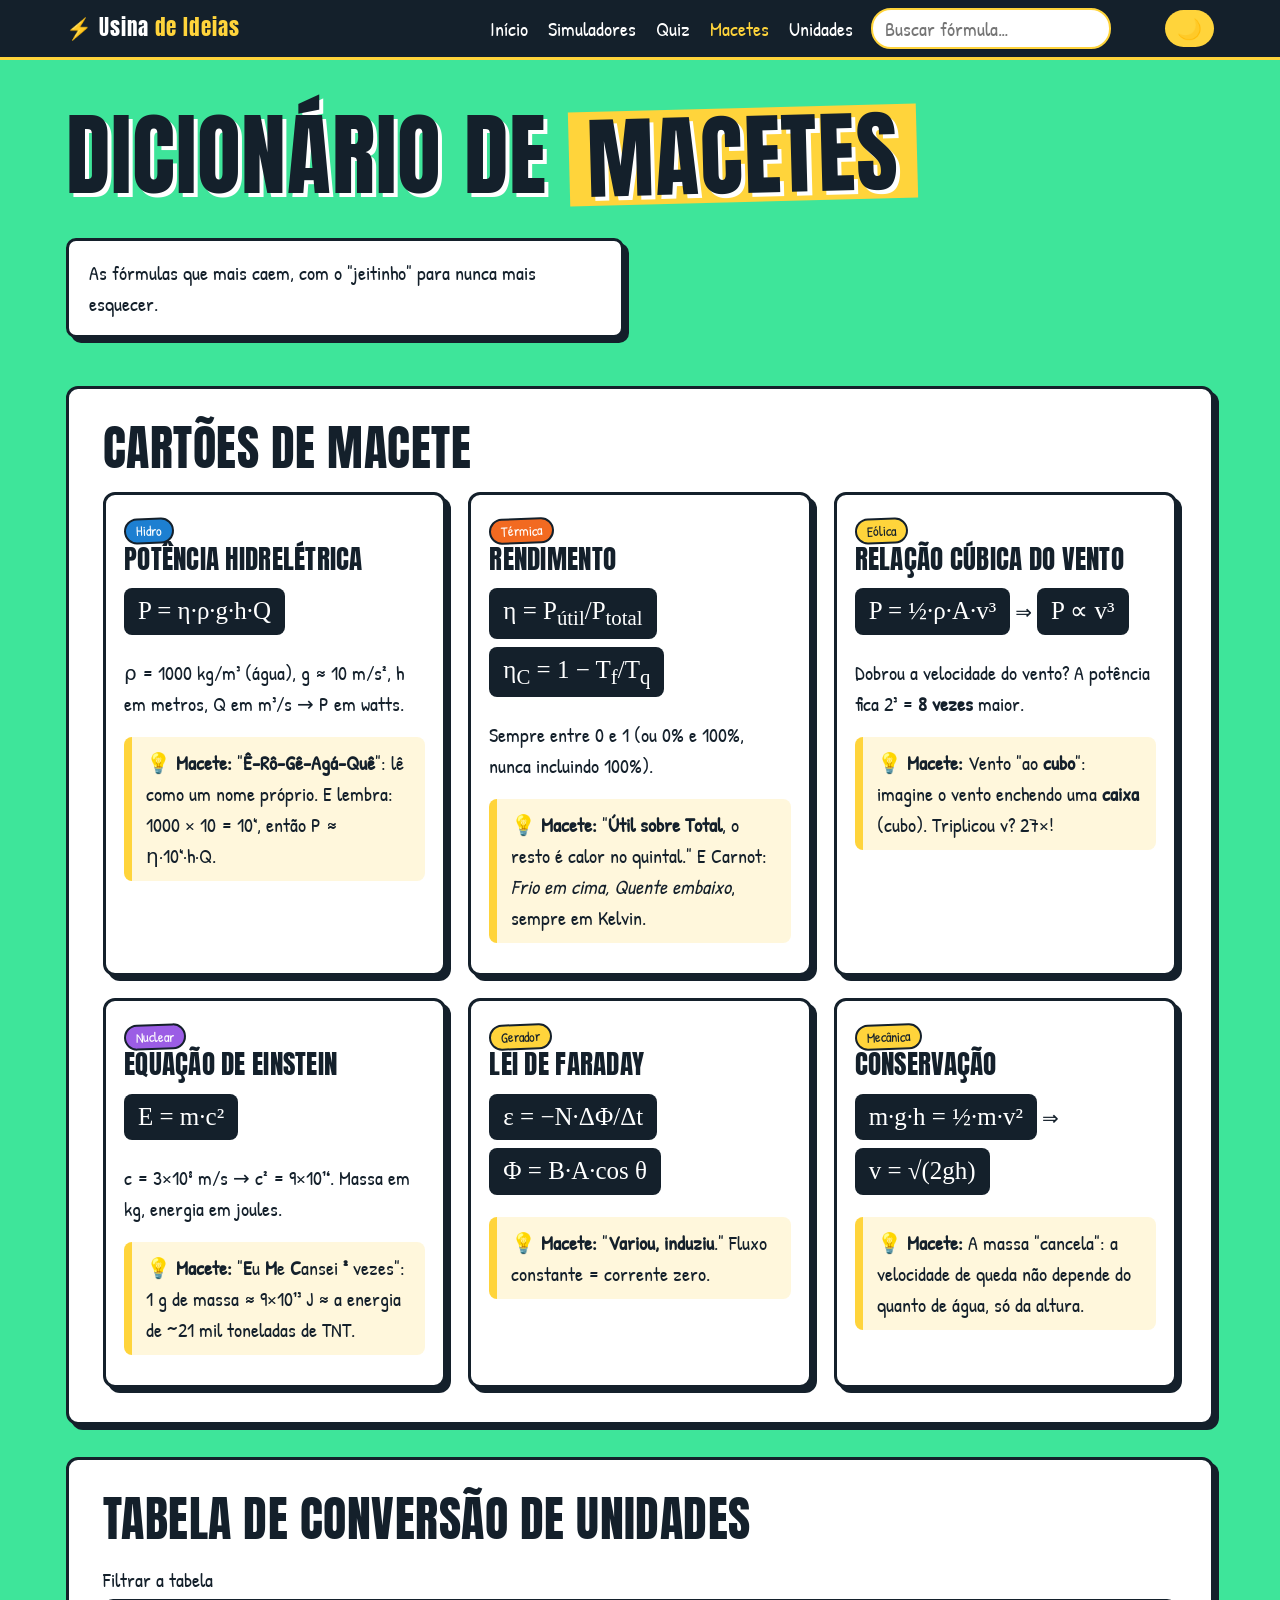
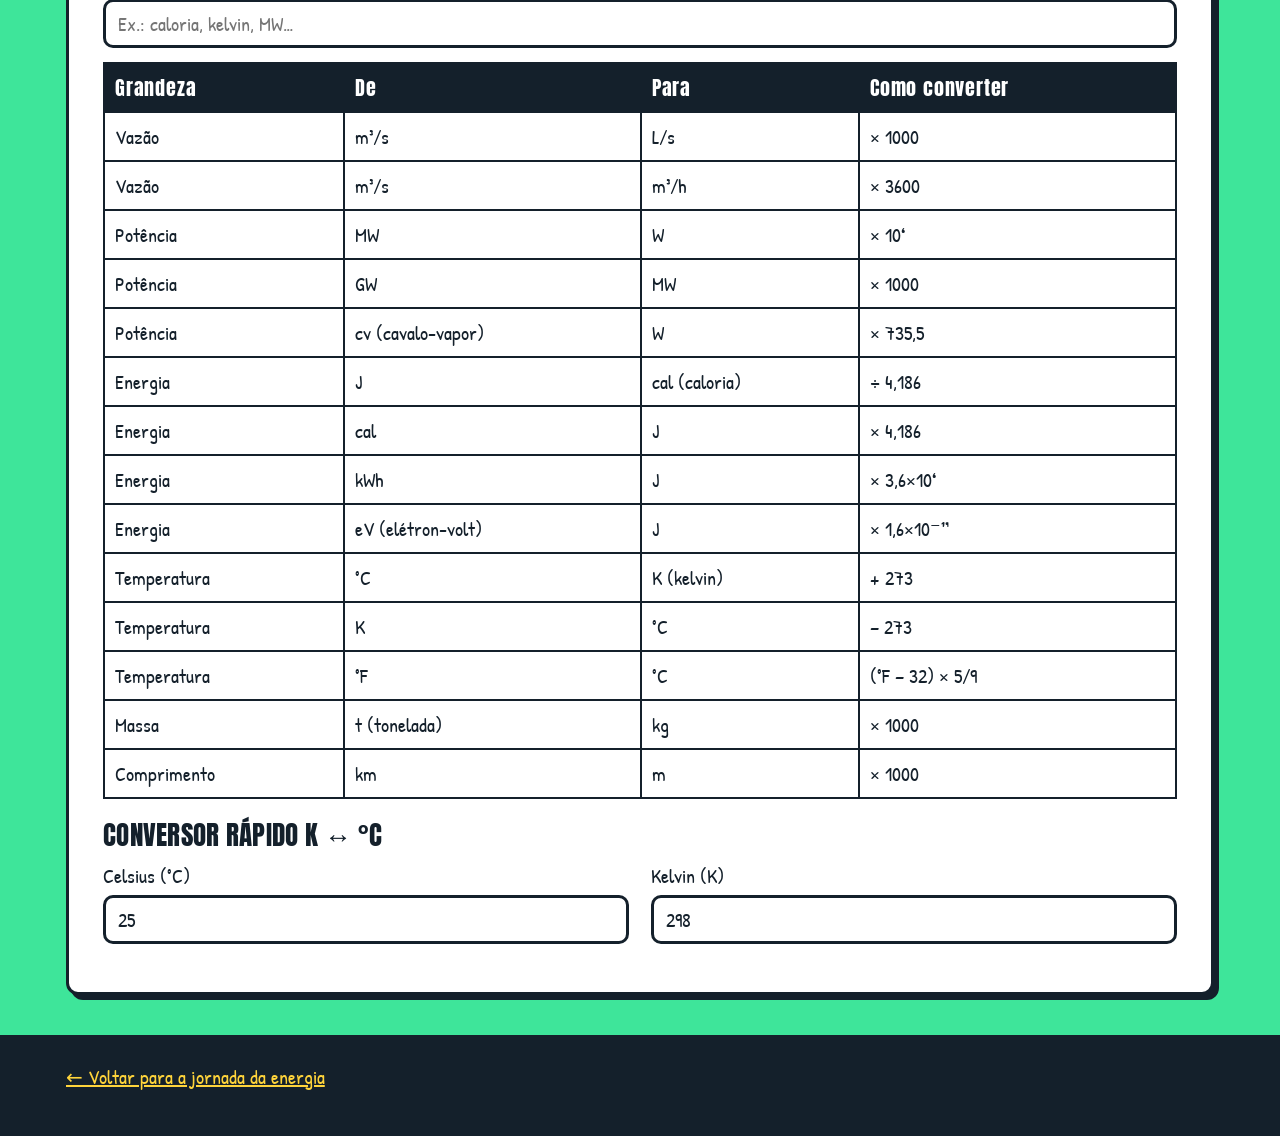
==== paginas/exercicios.html @ dcb0fc41 "Adiciona arquivos completos do site" ====
<!DOCTYPE html>
<html lang="pt-BR">
<head>
<meta charset="UTF-8">
<meta name="viewport" content="width=device-width, initial-scale=1">
<title>Dicionário de Fórmulas e Macetes — Usina de Ideias</title>
<meta name="description" content="Macetes de potência hidrelétrica, rendimento, energia eólica, E=mc² e tabela de conversão de unidades.">
<link rel="icon" href="../assets/favicon.svg" type="image/svg+xml">
<link href="https://fonts.googleapis.com/css2?family=Anton&family=Patrick+Hand&display=swap" rel="stylesheet">
<link rel="stylesheet" href="../css/style.css">
<script>try{const t=localStorage.getItem('theme');if(t)document.documentElement.dataset.theme=t;else if(matchMedia('(prefers-color-scheme: dark)').matches)document.documentElement.dataset.theme='dark'}catch(e){}</script>
</head>
<body>
<a class="skip" href="#conteudo">Pular para o conteúdo</a>
<header class="site-header">
  <div class="wrap">
    <a class="brand" href="../index.html">⚡ Usina <span>de Ideias</span></a>
    <nav class="site-nav" aria-label="Principal">
      <ul>
        <li><a href="../index.html">Início</a></li>
        <li><a href="../index.html#simuladores">Simuladores</a></li>
        <li><a href="../index.html#quiz">Quiz</a></li>
        <li><a href="#macetes" aria-current="page">Macetes</a></li>
        <li><a href="#unidades">Unidades</a></li>
      </ul>
    </nav>
    <form class="search" role="search" onsubmit="return false">
      <label for="busca" class="skip">Buscar</label>
      <input id="busca" type="search" placeholder="Buscar fórmula…" autocomplete="off">
      <output id="busca-res" aria-live="polite"></output>
    </form>
    <button class="btn-theme" id="theme-toggle" type="button" aria-label="Alternar tema">🌙</button>
  </div>
</header>

<main id="conteudo" class="wrap">
  <section class="hero"><h1>Dicionário de <span>macetes</span></h1>
  <p class="lead">As fórmulas que mais caem, com o "jeitinho" para nunca mais esquecer.</p></section>

  <section id="macetes" class="poster" aria-labelledby="h-mac">
    <h2 id="h-mac">Cartões de macete</h2>
    <div class="grid g3">
      <article class="card" data-search="potência hidrelétrica itaipu vazão altura">
        <span class="tag water">Hidro</span><h3>Potência hidrelétrica</h3>
        <p><span class="formula">P = η·ρ·g·h·Q</span></p>
        <p>ρ = 1000 kg/m³ (água), g ≈ 10 m/s², h em metros, Q em m³/s → P em watts.</p>
        <p class="macete">"<strong>Ê-Rô-Gê-Agá-Quê</strong>": lê como um nome próprio. E lembra: 1000 × 10 = 10⁴, então P ≈ η·10⁴·h·Q.</p>
      </article>
      <article class="card" data-search="rendimento eficiência carnot">
        <span class="tag fire">Térmica</span><h3>Rendimento</h3>
        <p><span class="formula">η = P<sub>útil</sub>/P<sub>total</sub></span> <span class="formula">η<sub>C</sub> = 1 − T<sub>f</sub>/T<sub>q</sub></span></p>
        <p>Sempre entre 0 e 1 (ou 0% e 100%, nunca incluindo 100%).</p>
        <p class="macete">"<strong>Útil sobre Total</strong>, o resto é calor no quintal." E Carnot: <em>Frio em cima, Quente embaixo</em>, sempre em Kelvin.</p>
      </article>
      <article class="card" data-search="vento eólica cúbica velocidade">
        <span class="tag">Eólica</span><h3>Relação cúbica do vento</h3>
        <p><span class="formula">P = ½·ρ·A·v³</span> ⇒ <span class="formula">P ∝ v³</span></p>
        <p>Dobrou a velocidade do vento? A potência fica 2³ = <strong>8 vezes</strong> maior.</p>
        <p class="macete">Vento "ao <strong>cubo</strong>": imagine o vento enchendo uma <strong>caixa</strong> (cubo). Triplicou v? 27×!</p>
      </article>
      <article class="card" data-search="einstein massa energia fusão fissão nuclear">
        <span class="tag nuke">Nuclear</span><h3>Equação de Einstein</h3>
        <p><span class="formula">E = m·c²</span></p>
        <p>c = 3×10⁸ m/s → c² = 9×10¹⁶. Massa em kg, energia em joules.</p>
        <p class="macete">"<strong>E</strong>u <strong>M</strong>e <strong>C</strong>ansei <strong>²</strong> vezes": 1 g de massa ≈ 9×10¹³ J ≈ a energia de ~21 mil toneladas de TNT.</p>
      </article>
      <article class="card" data-search="faraday indução fem fluxo">
        <span class="tag">Gerador</span><h3>Lei de Faraday</h3>
        <p><span class="formula">ε = −N·ΔΦ/Δt</span> <span class="formula">Φ = B·A·cos θ</span></p>
        <p class="macete">"<strong>Variou, induziu</strong>." Fluxo constante = corrente zero.</p>
      </article>
      <article class="card" data-search="energia potencial cinética conservação">
        <span class="tag">Mecânica</span><h3>Conservação</h3>
        <p><span class="formula">m·g·h = ½·m·v²</span> ⇒ <span class="formula">v = √(2gh)</span></p>
        <p class="macete">A massa "cancela": a velocidade de queda não depende do quanto de água, só da altura.</p>
      </article>
    </div>
  </section>

  <section id="unidades" class="poster" aria-labelledby="h-un">
    <h2 id="h-un">Tabela de conversão de unidades</h2>
    <div class="field"><label for="un-busca">Filtrar a tabela</label><input id="un-busca" type="search" placeholder="Ex.: caloria, kelvin, MW…" style="border:var(--border);border-radius:10px;padding:6px 12px;background:var(--paper)"></div>
    <div class="table-scroll"><table class="units" id="un-tabela">
      <thead><tr><th>Grandeza</th><th>De</th><th>Para</th><th>Como converter</th></tr></thead>
      <tbody>
        <tr><td>Vazão</td><td>m³/s</td><td>L/s</td><td>× 1000</td></tr>
        <tr><td>Vazão</td><td>m³/s</td><td>m³/h</td><td>× 3600</td></tr>
        <tr><td>Potência</td><td>MW</td><td>W</td><td>× 10⁶</td></tr>
        <tr><td>Potência</td><td>GW</td><td>MW</td><td>× 1000</td></tr>
        <tr><td>Potência</td><td>cv (cavalo-vapor)</td><td>W</td><td>× 735,5</td></tr>
        <tr><td>Energia</td><td>J</td><td>cal (caloria)</td><td>÷ 4,186</td></tr>
        <tr><td>Energia</td><td>cal</td><td>J</td><td>× 4,186</td></tr>
        <tr><td>Energia</td><td>kWh</td><td>J</td><td>× 3,6×10⁶</td></tr>
        <tr><td>Energia</td><td>eV (elétron-volt)</td><td>J</td><td>× 1,6×10⁻¹⁹</td></tr>
        <tr><td>Temperatura</td><td>°C</td><td>K (kelvin)</td><td>+ 273</td></tr>
        <tr><td>Temperatura</td><td>K</td><td>°C</td><td>− 273</td></tr>
        <tr><td>Temperatura</td><td>°F</td><td>°C</td><td>(°F − 32) × 5/9</td></tr>
        <tr><td>Massa</td><td>t (tonelada)</td><td>kg</td><td>× 1000</td></tr>
        <tr><td>Comprimento</td><td>km</td><td>m</td><td>× 1000</td></tr>
      </tbody>
    </table></div>
    <p id="un-vazio" class="muted" hidden>Nenhuma unidade encontrada.</p>

    <h3 style="margin-top:22px">Conversor rápido K ↔ °C</h3>
    <div class="grid g2">
      <div class="field"><label for="conv-c">Celsius (°C)</label><input id="conv-c" type="number" value="25" style="border:var(--border);border-radius:10px;padding:6px 12px;background:var(--paper)"></div>
      <div class="field"><label for="conv-k">Kelvin (K)</label><input id="conv-k" type="number" value="298" style="border:var(--border);border-radius:10px;padding:6px 12px;background:var(--paper)"></div>
    </div>
  </section>
</main>

<footer class="site-footer"><div class="wrap"><p><a href="../index.html">← Voltar para a jornada da energia</a></p></div></footer>
<script src="../js/main.js" defer></script>
<script>
document.addEventListener('DOMContentLoaded',()=>{
  const inp=document.getElementById('un-busca'),rows=[...document.querySelectorAll('#un-tabela tbody tr')],vazio=document.getElementById('un-vazio');
  const norm=s=>s.toLowerCase().normalize('NFD').replace(/[\u0300-\u036f]/g,'');
  inp.addEventListener('input',()=>{const q=norm(inp.value.trim());let n=0;rows.forEach(r=>{const ok=!q||norm(r.textContent).includes(q);r.hidden=!ok;if(ok)n++});vazio.hidden=n>0});
  const c=document.getElementById('conv-c'),k=document.getElementById('conv-k');
  c.addEventListener('input',()=>{if(c.value!=='')k.value=(+c.value+273.15).toFixed(2)});
  k.addEventListener('input',()=>{if(k.value!=='')c.value=(+k.value-273.15).toFixed(2)});
});
</script>
</body>
</html>
---- css/style.css ----
/* ===== Design System: Poster Didático ===== */
:root{
  --bg:#3ee59a;--paper:#fff;--ink:#14202b;--muted:#4b5c69;--line:#c9d3da;
  --spark:#ffd43b;--fire:#f26a21;--water:#1d7fd1;--nuke:#9b5de5;--ok:#1aa45b;--bad:#d62839;
  --radius:12px;--border:3px solid var(--ink);--shadow:5px 5px 0 var(--ink);
  --fs-hero:clamp(2.4rem,8vw,5.6rem);--fs-h2:clamp(1.8rem,4.5vw,3rem);--fs-body:clamp(1.05rem,1.2vw + .7rem,1.25rem);
  color-scheme:light;
}
:root[data-theme="dark"]{--bg:#0e3d2d;--paper:#17232e;--ink:#eef3f6;--muted:#a8b8c4;--line:#31424f;color-scheme:dark}
*,*::before,*::after{box-sizing:border-box}
html{scroll-behavior:smooth;scroll-padding-top:80px}
body{margin:0;background:var(--bg);color:var(--ink);font:var(--fs-body)/1.55 "Patrick Hand","Comic Sans MS",system-ui,sans-serif;transition:background .3s,color .3s}
h1,h2,h3{font-family:Anton,Impact,"Arial Narrow",sans-serif;font-weight:400;text-transform:uppercase;line-height:1.05;margin:0 0 .4em;letter-spacing:.01em}
h2{font-size:var(--fs-h2)}h3{font-size:clamp(1.3rem,2.4vw,1.7rem)}
p{margin:0 0 .9em}a{color:inherit}
button,input,select{font:inherit;color:inherit}
:focus-visible{outline:3px solid var(--spark);outline-offset:3px}
.wrap{max-width:1180px;margin:auto;padding:0 16px}
.skip{position:absolute;left:-999px}.skip:focus{left:8px;top:8px;z-index:99;background:var(--spark);padding:6px 10px}

/* ===== Header ===== */
.site-header{position:sticky;top:0;z-index:20;background:var(--ink);color:var(--paper);border-bottom:3px solid var(--spark)}
.site-header .wrap{display:flex;flex-wrap:wrap;align-items:center;gap:8px 18px;padding:8px 16px}
.brand{font-family:Anton,Impact,sans-serif;letter-spacing:.05em;text-decoration:none;color:var(--paper);font-size:1.3rem;margin-right:auto}
.brand span{color:var(--spark)}
.site-nav ul{display:flex;flex-wrap:wrap;gap:4px 14px;list-style:none;margin:0;padding:0}
.site-nav a{color:var(--paper);text-decoration:none}.site-nav a:hover,.site-nav a[aria-current]{color:var(--spark)}
.search{display:flex;align-items:center;gap:6px}
.search input{width:clamp(140px,22vw,240px);border:2px solid var(--spark);border-radius:20px;padding:3px 12px;background:var(--paper);color:var(--ink)}
.search output{font-size:.9rem;color:var(--spark);min-width:5ch}
.btn-theme{background:var(--spark);color:#14202b;border:0;border-radius:20px;padding:3px 12px;cursor:pointer}
.highlight{outline:4px dashed var(--fire)!important;outline-offset:4px;animation:pulse 1.2s ease-in-out 2}
.dim{opacity:.35}
mark{background:var(--spark);color:#14202b;padding:0 .15em;border-radius:3px}

/* ===== Poster / Cards ===== */
.poster{background:var(--paper);border:var(--border);border-radius:var(--radius);padding:clamp(20px,3vw,34px);box-shadow:var(--shadow);margin:0 0 32px}
.card{background:var(--paper);border:var(--border);border-radius:var(--radius);box-shadow:var(--shadow);padding:18px;transition:transform .2s,box-shadow .2s}
.card:hover{transform:translate(-3px,-3px) rotate(-.4deg);box-shadow:8px 8px 0 var(--ink)}
.tag{display:inline-block;background:var(--spark);color:#14202b;border:2px solid var(--ink);border-radius:20px;padding:0 10px;font-size:.9rem;transform:rotate(-2deg)}
.tag.water{background:var(--water);color:#fff}.tag.fire{background:var(--fire);color:#fff}.tag.nuke{background:var(--nuke);color:#fff}
.grid{display:grid;gap:22px}
.g2{grid-template-columns:repeat(auto-fit,minmax(min(100%,340px),1fr))}
.g3{grid-template-columns:repeat(auto-fit,minmax(min(100%,260px),1fr))}
.macete{border-left:8px solid var(--spark);background:color-mix(in srgb,var(--spark) 18%,var(--paper));padding:10px 14px;border-radius:8px;margin:12px 0}
.macete::before{content:"💡 Macete: ";font-weight:700}
.formula{font-family:"Cambria Math","Times New Roman",serif;font-size:1.25em;background:var(--ink);color:var(--paper);display:inline-block;padding:4px 14px;border-radius:8px;margin:4px 0}
.muted{color:var(--muted)}

/* ===== Hero ===== */
.hero{padding:48px 0 30px}
.hero h1{font-size:var(--fs-hero);color:#14202b;text-shadow:4px 4px 0 var(--paper)}
:root[data-theme="dark"] .hero h1{color:var(--ink);text-shadow:4px 4px 0 #000}
.hero h1 span{background:var(--spark);color:#14202b;padding:0 .2em;display:inline-block;transform:rotate(-1.5deg)}
.lead{max-width:62ch;background:var(--paper);padding:16px 20px;border-radius:10px;border:var(--border);box-shadow:var(--shadow)}
.chain{display:flex;flex-wrap:wrap;align-items:center;gap:10px;margin:22px 0;list-style:none;padding:0}
.chain li{background:var(--paper);border:var(--border);border-radius:14px;padding:8px 14px;box-shadow:4px 4px 0 var(--ink)}
.chain li:nth-child(even){transform:rotate(1.5deg)}
.chain .arrow{background:none;border:0;box-shadow:none;font-size:1.6rem;padding:0;animation:nudge 1.4s infinite}

/* ===== SVGs animados ===== */
.diagram{width:100%;height:auto;max-height:340px;display:block}
.flow{stroke-dasharray:10 8;animation:flow 1.2s linear infinite}
.flow.slow{animation-duration:2.4s}
.spin{transform-box:fill-box;transform-origin:center;animation:spin 2s linear infinite}
.pulse{animation:pulse 1.6s ease-in-out infinite}
.boil{animation:boil 1.8s ease-in-out infinite}
@keyframes flow{to{stroke-dashoffset:-36}}
@keyframes spin{to{transform:rotate(360deg)}}
@keyframes pulse{50%{opacity:.45;transform:scale(1.04)}}
@keyframes boil{0%,100%{transform:translateY(0);opacity:.9}50%{transform:translateY(-8px);opacity:.4}}
@keyframes nudge{50%{transform:translateX(5px)}}

/* ===== Comparativo ===== */
table{border-collapse:collapse;width:100%}
.cmp th,.cmp td,.units th,.units td{border:2px solid var(--ink);padding:8px 10px;text-align:left;vertical-align:top}
.cmp thead th,.units thead th{background:var(--ink);color:var(--paper);font-family:Anton,Impact,sans-serif;font-weight:400;letter-spacing:.04em}
.table-scroll{overflow-x:auto}

/* ===== Simuladores ===== */
.sim{display:grid;gap:18px;grid-template-columns:repeat(auto-fit,minmax(min(100%,300px),1fr));align-items:start}
.field{display:grid;gap:4px;margin-bottom:14px}
.field label{display:flex;justify-content:space-between;gap:10px}
.field output{font-weight:700;background:var(--spark);color:#14202b;border-radius:6px;padding:0 8px}
input[type=range]{width:100%;accent-color:var(--fire);height:28px}
.result{font-family:Anton,Impact,sans-serif;font-size:clamp(2rem,5vw,3.2rem);line-height:1;margin:.2em 0}
.bar{height:22px;border:var(--border);border-radius:12px;overflow:hidden;background:var(--line)}
.bar>i{display:block;height:100%;width:0;background:linear-gradient(90deg,var(--water),var(--spark),var(--fire));transition:width .35s}
.alert{border:var(--border);border-radius:10px;padding:10px 14px;background:color-mix(in srgb,var(--bad) 18%,var(--paper));margin-top:12px}
.leds{display:flex;flex-wrap:wrap;gap:4px;margin-top:8px}
.leds i{width:14px;height:14px;border-radius:50%;background:var(--spark);box-shadow:0 0 8px var(--spark);animation:pulse 2s infinite}
.seg{display:inline-flex;border:var(--border);border-radius:20px;overflow:hidden}
.seg button{border:0;background:var(--paper);padding:2px 14px;cursor:pointer}.seg button[aria-pressed=true]{background:var(--ink);color:var(--paper)}

/* ===== Nuclear ===== */
.chain-react{display:flex;gap:10px;align-items:center;flex-wrap:wrap}
.btn{background:var(--spark);color:#14202b;border:var(--border);border-radius:10px;padding:6px 16px;cursor:pointer;box-shadow:3px 3px 0 var(--ink);transition:transform .15s,box-shadow .15s}
.btn:hover{transform:translate(-2px,-2px);box-shadow:5px 5px 0 var(--ink)}
.btn:active{transform:translate(2px,2px);box-shadow:1px 1px 0 var(--ink)}
.btn.ghost{background:var(--paper);color:var(--ink)}
#fission-canvas{width:100%;height:260px;border:var(--border);border-radius:var(--radius);background:var(--ink);display:block}

/* ===== Quiz ===== */
.progress{height:18px;border:var(--border);border-radius:10px;overflow:hidden;background:var(--line);margin:8px 0 18px}
.progress>i{display:block;height:100%;width:0;background:var(--ok);transition:width .4s}
.q{margin-bottom:22px}
.q ol{list-style:upper-alpha;padding-left:1.6em;display:grid;gap:8px}
.q li button{width:100%;text-align:left;background:var(--paper);border:2px solid var(--ink);border-radius:8px;padding:6px 10px;cursor:pointer}
.q li button:hover:not(:disabled){background:color-mix(in srgb,var(--spark) 30%,var(--paper))}
.q li button.right{background:var(--ok);color:#fff}.q li button.wrong{background:var(--bad);color:#fff}
.q .explain{display:none;margin-top:10px}.q.done .explain{display:block}

dialog{border:var(--border);border-radius:var(--radius);box-shadow:var(--shadow);background:var(--paper);color:var(--ink);max-width:min(560px,92vw)}
dialog::backdrop{background:rgba(0,0,0,.55)}

/* ===== Footer ===== */
.site-footer{background:var(--ink);color:var(--paper);padding:26px 0;margin-top:40px}
.site-footer a{color:var(--spark)}

@media (max-width:720px){.site-nav{order:3;width:100%}.search{order:4;width:100%}.search input{flex:1}}
@media (prefers-reduced-motion:reduce){*,*::before,*::after{animation:none!important;transition:none!important;scroll-behavior:auto!important}}

.site-nav ul {
  display: flex;
  gap: 20px; /* Aumente ou diminua este valor para ajustar o espaço (ex: 28px, 32px) */
  list-style: none;
  margin: 0;
  padding: 0;
  align-items: center;
}
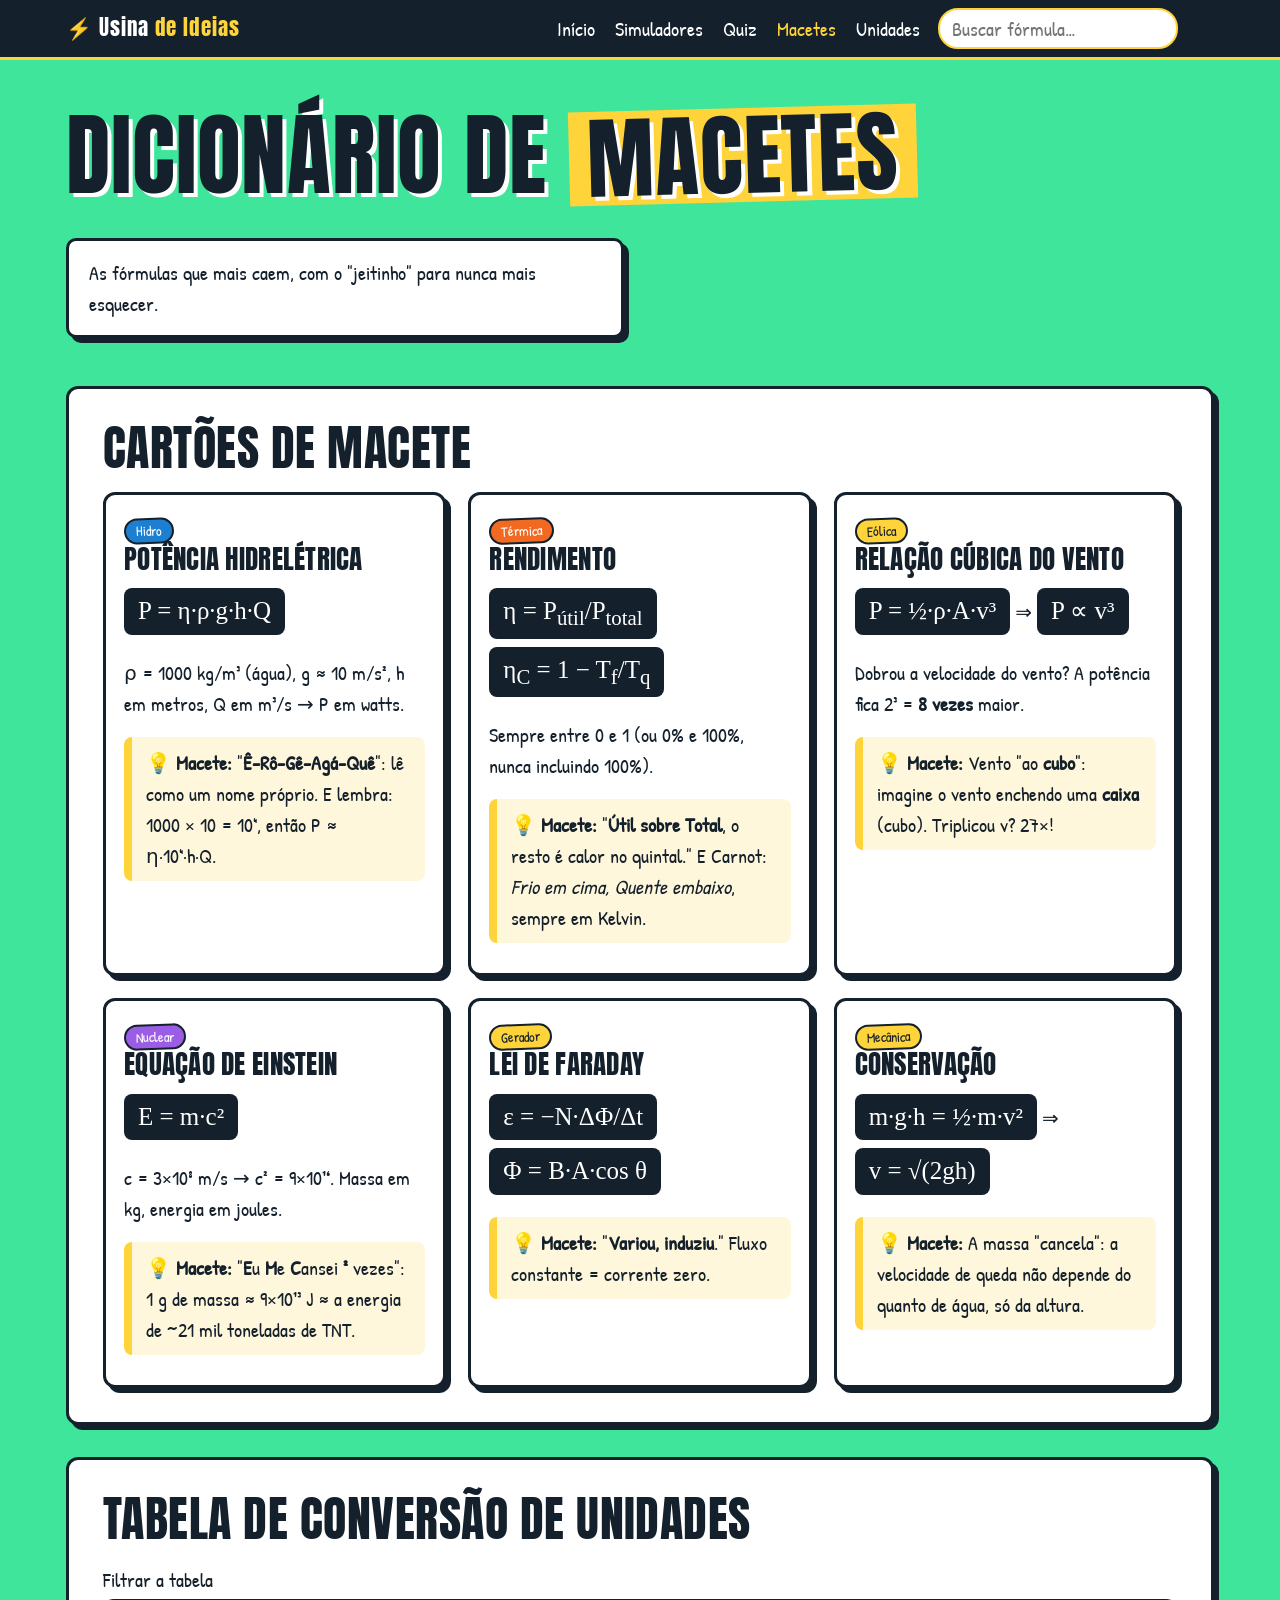
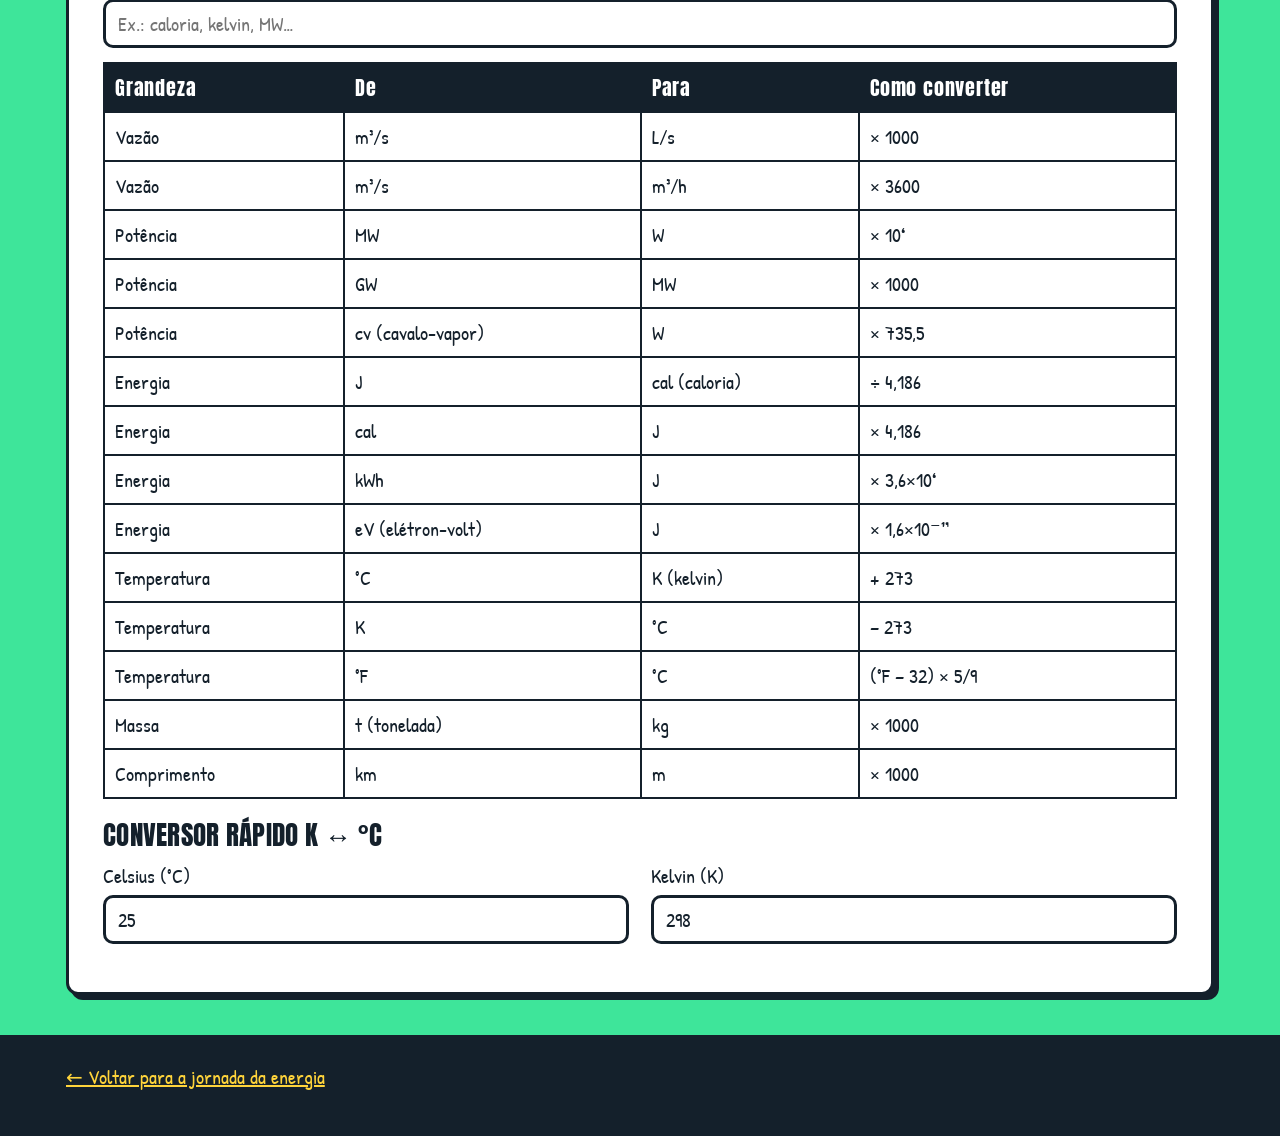
==== commit 3c966ccc: "Remoção troca de tema exercicios.html" ====
--- a/paginas/exercicios.html
+++ b/paginas/exercicios.html
@@ -29,7 +29,7 @@
       <input id="busca" type="search" placeholder="Buscar fórmula…" autocomplete="off">
       <output id="busca-res" aria-live="polite"></output>
     </form>
-    <button class="btn-theme" id="theme-toggle" type="button" aria-label="Alternar tema">🌙</button>
+    <!-- <button class="btn-theme" id="theme-toggle" type="button" aria-label="Alternar tema">🌙</button> -->
   </div>
 </header>
 
--- a/css/style.css
+++ b/css/style.css
@@ -1,128 +1,723 @@
 /* ===== Design System: Poster Didático ===== */
-:root{
-  --bg:#3ee59a;--paper:#fff;--ink:#14202b;--muted:#4b5c69;--line:#c9d3da;
-  --spark:#ffd43b;--fire:#f26a21;--water:#1d7fd1;--nuke:#9b5de5;--ok:#1aa45b;--bad:#d62839;
-  --radius:12px;--border:3px solid var(--ink);--shadow:5px 5px 0 var(--ink);
-  --fs-hero:clamp(2.4rem,8vw,5.6rem);--fs-h2:clamp(1.8rem,4.5vw,3rem);--fs-body:clamp(1.05rem,1.2vw + .7rem,1.25rem);
-  color-scheme:light;
-}
-:root[data-theme="dark"]{--bg:#0e3d2d;--paper:#17232e;--ink:#eef3f6;--muted:#a8b8c4;--line:#31424f;color-scheme:dark}
-*,*::before,*::after{box-sizing:border-box}
-html{scroll-behavior:smooth;scroll-padding-top:80px}
-body{margin:0;background:var(--bg);color:var(--ink);font:var(--fs-body)/1.55 "Patrick Hand","Comic Sans MS",system-ui,sans-serif;transition:background .3s,color .3s}
-h1,h2,h3{font-family:Anton,Impact,"Arial Narrow",sans-serif;font-weight:400;text-transform:uppercase;line-height:1.05;margin:0 0 .4em;letter-spacing:.01em}
-h2{font-size:var(--fs-h2)}h3{font-size:clamp(1.3rem,2.4vw,1.7rem)}
-p{margin:0 0 .9em}a{color:inherit}
-button,input,select{font:inherit;color:inherit}
-:focus-visible{outline:3px solid var(--spark);outline-offset:3px}
-.wrap{max-width:1180px;margin:auto;padding:0 16px}
-.skip{position:absolute;left:-999px}.skip:focus{left:8px;top:8px;z-index:99;background:var(--spark);padding:6px 10px}
+:root {
+  --bg: #3ee59a;
+  --paper: #fff;
+  --ink: #14202b;
+  --muted: #4b5c69;
+  --line: #c9d3da;
+  --spark: #ffd43b;
+  --fire: #f26a21;
+  --water: #1d7fd1;
+  --nuke: #9b5de5;
+  --ok: #1aa45b;
+  --bad: #d62839;
+  --radius: 12px;
+  --border: 3px solid var(--ink);
+  --shadow: 5px 5px 0 var(--ink);
+  --fs-hero: clamp(2.4rem, 8vw, 5.6rem);
+  --fs-h2: clamp(1.8rem, 4.5vw, 3rem);
+  --fs-body: clamp(1.05rem, 1.2vw + .7rem, 1.25rem);
+  color-scheme: light;
+}
+
+:root[data-theme="dark"] {
+  --bg: #0e3d2d;
+  --paper: #17232e;
+  --ink: #eef3f6;
+  --muted: #a8b8c4;
+  --line: #31424f;
+  color-scheme: dark
+}
+
+*,
+*::before,
+*::after {
+  box-sizing: border-box
+}
+
+html {
+  scroll-behavior: smooth;
+  scroll-padding-top: 80px
+}
+
+body {
+  margin: 0;
+  background: var(--bg);
+  color: var(--ink);
+  font: var(--fs-body)/1.55 "Patrick Hand", "Comic Sans MS", system-ui, sans-serif;
+  transition: background .3s, color .3s
+}
+
+h1,
+h2,
+h3 {
+  font-family: Anton, Impact, "Arial Narrow", sans-serif;
+  font-weight: 400;
+  text-transform: uppercase;
+  line-height: 1.05;
+  margin: 0 0 .4em;
+  letter-spacing: .01em
+}
+
+h2 {
+  font-size: var(--fs-h2)
+}
+
+h3 {
+  font-size: clamp(1.3rem, 2.4vw, 1.7rem)
+}
+
+p {
+  margin: 0 0 .9em
+}
+
+a {
+  color: inherit
+}
+
+button,
+input,
+select {
+  font: inherit;
+  color: inherit
+}
+
+:focus-visible {
+  outline: 3px solid var(--spark);
+  outline-offset: 3px
+}
+
+.wrap {
+  max-width: 1180px;
+  margin: auto;
+  padding: 0 16px
+}
+
+.skip {
+  position: absolute;
+  left: -999px
+}
+
+.skip:focus {
+  left: 8px;
+  top: 8px;
+  z-index: 99;
+  background: var(--spark);
+  padding: 6px 10px
+}
 
 /* ===== Header ===== */
-.site-header{position:sticky;top:0;z-index:20;background:var(--ink);color:var(--paper);border-bottom:3px solid var(--spark)}
-.site-header .wrap{display:flex;flex-wrap:wrap;align-items:center;gap:8px 18px;padding:8px 16px}
-.brand{font-family:Anton,Impact,sans-serif;letter-spacing:.05em;text-decoration:none;color:var(--paper);font-size:1.3rem;margin-right:auto}
-.brand span{color:var(--spark)}
-.site-nav ul{display:flex;flex-wrap:wrap;gap:4px 14px;list-style:none;margin:0;padding:0}
-.site-nav a{color:var(--paper);text-decoration:none}.site-nav a:hover,.site-nav a[aria-current]{color:var(--spark)}
-.search{display:flex;align-items:center;gap:6px}
-.search input{width:clamp(140px,22vw,240px);border:2px solid var(--spark);border-radius:20px;padding:3px 12px;background:var(--paper);color:var(--ink)}
-.search output{font-size:.9rem;color:var(--spark);min-width:5ch}
-.btn-theme{background:var(--spark);color:#14202b;border:0;border-radius:20px;padding:3px 12px;cursor:pointer}
-.highlight{outline:4px dashed var(--fire)!important;outline-offset:4px;animation:pulse 1.2s ease-in-out 2}
-.dim{opacity:.35}
-mark{background:var(--spark);color:#14202b;padding:0 .15em;border-radius:3px}
-
-/* ===== Poster / Cards ===== */
-.poster{background:var(--paper);border:var(--border);border-radius:var(--radius);padding:clamp(20px,3vw,34px);box-shadow:var(--shadow);margin:0 0 32px}
-.card{background:var(--paper);border:var(--border);border-radius:var(--radius);box-shadow:var(--shadow);padding:18px;transition:transform .2s,box-shadow .2s}
-.card:hover{transform:translate(-3px,-3px) rotate(-.4deg);box-shadow:8px 8px 0 var(--ink)}
-.tag{display:inline-block;background:var(--spark);color:#14202b;border:2px solid var(--ink);border-radius:20px;padding:0 10px;font-size:.9rem;transform:rotate(-2deg)}
-.tag.water{background:var(--water);color:#fff}.tag.fire{background:var(--fire);color:#fff}.tag.nuke{background:var(--nuke);color:#fff}
-.grid{display:grid;gap:22px}
-.g2{grid-template-columns:repeat(auto-fit,minmax(min(100%,340px),1fr))}
-.g3{grid-template-columns:repeat(auto-fit,minmax(min(100%,260px),1fr))}
-.macete{border-left:8px solid var(--spark);background:color-mix(in srgb,var(--spark) 18%,var(--paper));padding:10px 14px;border-radius:8px;margin:12px 0}
-.macete::before{content:"💡 Macete: ";font-weight:700}
-.formula{font-family:"Cambria Math","Times New Roman",serif;font-size:1.25em;background:var(--ink);color:var(--paper);display:inline-block;padding:4px 14px;border-radius:8px;margin:4px 0}
-.muted{color:var(--muted)}
-
-/* ===== Hero ===== */
-.hero{padding:48px 0 30px}
-.hero h1{font-size:var(--fs-hero);color:#14202b;text-shadow:4px 4px 0 var(--paper)}
-:root[data-theme="dark"] .hero h1{color:var(--ink);text-shadow:4px 4px 0 #000}
-.hero h1 span{background:var(--spark);color:#14202b;padding:0 .2em;display:inline-block;transform:rotate(-1.5deg)}
-.lead{max-width:62ch;background:var(--paper);padding:16px 20px;border-radius:10px;border:var(--border);box-shadow:var(--shadow)}
-.chain{display:flex;flex-wrap:wrap;align-items:center;gap:10px;margin:22px 0;list-style:none;padding:0}
-.chain li{background:var(--paper);border:var(--border);border-radius:14px;padding:8px 14px;box-shadow:4px 4px 0 var(--ink)}
-.chain li:nth-child(even){transform:rotate(1.5deg)}
-.chain .arrow{background:none;border:0;box-shadow:none;font-size:1.6rem;padding:0;animation:nudge 1.4s infinite}
-
-/* ===== SVGs animados ===== */
-.diagram{width:100%;height:auto;max-height:340px;display:block}
-.flow{stroke-dasharray:10 8;animation:flow 1.2s linear infinite}
-.flow.slow{animation-duration:2.4s}
-.spin{transform-box:fill-box;transform-origin:center;animation:spin 2s linear infinite}
-.pulse{animation:pulse 1.6s ease-in-out infinite}
-.boil{animation:boil 1.8s ease-in-out infinite}
-@keyframes flow{to{stroke-dashoffset:-36}}
-@keyframes spin{to{transform:rotate(360deg)}}
-@keyframes pulse{50%{opacity:.45;transform:scale(1.04)}}
-@keyframes boil{0%,100%{transform:translateY(0);opacity:.9}50%{transform:translateY(-8px);opacity:.4}}
-@keyframes nudge{50%{transform:translateX(5px)}}
-
-/* ===== Comparativo ===== */
-table{border-collapse:collapse;width:100%}
-.cmp th,.cmp td,.units th,.units td{border:2px solid var(--ink);padding:8px 10px;text-align:left;vertical-align:top}
-.cmp thead th,.units thead th{background:var(--ink);color:var(--paper);font-family:Anton,Impact,sans-serif;font-weight:400;letter-spacing:.04em}
-.table-scroll{overflow-x:auto}
-
-/* ===== Simuladores ===== */
-.sim{display:grid;gap:18px;grid-template-columns:repeat(auto-fit,minmax(min(100%,300px),1fr));align-items:start}
-.field{display:grid;gap:4px;margin-bottom:14px}
-.field label{display:flex;justify-content:space-between;gap:10px}
-.field output{font-weight:700;background:var(--spark);color:#14202b;border-radius:6px;padding:0 8px}
-input[type=range]{width:100%;accent-color:var(--fire);height:28px}
-.result{font-family:Anton,Impact,sans-serif;font-size:clamp(2rem,5vw,3.2rem);line-height:1;margin:.2em 0}
-.bar{height:22px;border:var(--border);border-radius:12px;overflow:hidden;background:var(--line)}
-.bar>i{display:block;height:100%;width:0;background:linear-gradient(90deg,var(--water),var(--spark),var(--fire));transition:width .35s}
-.alert{border:var(--border);border-radius:10px;padding:10px 14px;background:color-mix(in srgb,var(--bad) 18%,var(--paper));margin-top:12px}
-.leds{display:flex;flex-wrap:wrap;gap:4px;margin-top:8px}
-.leds i{width:14px;height:14px;border-radius:50%;background:var(--spark);box-shadow:0 0 8px var(--spark);animation:pulse 2s infinite}
-.seg{display:inline-flex;border:var(--border);border-radius:20px;overflow:hidden}
-.seg button{border:0;background:var(--paper);padding:2px 14px;cursor:pointer}.seg button[aria-pressed=true]{background:var(--ink);color:var(--paper)}
-
-/* ===== Nuclear ===== */
-.chain-react{display:flex;gap:10px;align-items:center;flex-wrap:wrap}
-.btn{background:var(--spark);color:#14202b;border:var(--border);border-radius:10px;padding:6px 16px;cursor:pointer;box-shadow:3px 3px 0 var(--ink);transition:transform .15s,box-shadow .15s}
-.btn:hover{transform:translate(-2px,-2px);box-shadow:5px 5px 0 var(--ink)}
-.btn:active{transform:translate(2px,2px);box-shadow:1px 1px 0 var(--ink)}
-.btn.ghost{background:var(--paper);color:var(--ink)}
-#fission-canvas{width:100%;height:260px;border:var(--border);border-radius:var(--radius);background:var(--ink);display:block}
-
-/* ===== Quiz ===== */
-.progress{height:18px;border:var(--border);border-radius:10px;overflow:hidden;background:var(--line);margin:8px 0 18px}
-.progress>i{display:block;height:100%;width:0;background:var(--ok);transition:width .4s}
-.q{margin-bottom:22px}
-.q ol{list-style:upper-alpha;padding-left:1.6em;display:grid;gap:8px}
-.q li button{width:100%;text-align:left;background:var(--paper);border:2px solid var(--ink);border-radius:8px;padding:6px 10px;cursor:pointer}
-.q li button:hover:not(:disabled){background:color-mix(in srgb,var(--spark) 30%,var(--paper))}
-.q li button.right{background:var(--ok);color:#fff}.q li button.wrong{background:var(--bad);color:#fff}
-.q .explain{display:none;margin-top:10px}.q.done .explain{display:block}
-
-dialog{border:var(--border);border-radius:var(--radius);box-shadow:var(--shadow);background:var(--paper);color:var(--ink);max-width:min(560px,92vw)}
-dialog::backdrop{background:rgba(0,0,0,.55)}
-
-/* ===== Footer ===== */
-.site-footer{background:var(--ink);color:var(--paper);padding:26px 0;margin-top:40px}
-.site-footer a{color:var(--spark)}
-
-@media (max-width:720px){.site-nav{order:3;width:100%}.search{order:4;width:100%}.search input{flex:1}}
-@media (prefers-reduced-motion:reduce){*,*::before,*::after{animation:none!important;transition:none!important;scroll-behavior:auto!important}}
+.site-header {
+  position: sticky;
+  top: 0;
+  z-index: 20;
+  background: var(--ink);
+  color: var(--paper);
+  border-bottom: 3px solid var(--spark)
+}
+
+.site-header .wrap {
+  display: flex;
+  flex-wrap: wrap;
+  align-items: center;
+  gap: 8px 18px;
+  padding: 8px 16px
+}
+
+.brand {
+  font-family: Anton, Impact, sans-serif;
+  letter-spacing: .05em;
+  text-decoration: none;
+  color: var(--paper);
+  font-size: 1.3rem;
+  margin-right: auto
+}
+
+.brand span {
+  color: var(--spark)
+}
 
 .site-nav ul {
   display: flex;
-  gap: 20px; /* Aumente ou diminua este valor para ajustar o espaço (ex: 28px, 32px) */
+  flex-wrap: wrap;
+  gap: 4px 14px;
+  list-style: none;
+  margin: 0;
+  padding: 0
+}
+
+.site-nav a {
+  color: var(--paper);
+  text-decoration: none
+}
+
+.site-nav a:hover,
+.site-nav a[aria-current] {
+  color: var(--spark)
+}
+
+.search {
+  display: flex;
+  align-items: center;
+  gap: 6px
+}
+
+.search input {
+  width: clamp(140px, 22vw, 240px);
+  border: 2px solid var(--spark);
+  border-radius: 20px;
+  padding: 3px 12px;
+  background: var(--paper);
+  color: var(--ink)
+}
+
+.search output {
+  font-size: .9rem;
+  color: var(--spark);
+  min-width: 5ch
+}
+
+.btn-theme {
+  background: var(--spark);
+  color: #14202b;
+  border: 0;
+  border-radius: 20px;
+  padding: 3px 12px;
+  cursor: pointer
+}
+
+.highlight {
+  outline: 4px dashed var(--fire) !important;
+  outline-offset: 4px;
+  animation: pulse 1.2s ease-in-out 2
+}
+
+.dim {
+  opacity: .35
+}
+
+mark {
+  background: var(--spark);
+  color: #14202b;
+  padding: 0 .15em;
+  border-radius: 3px
+}
+
+/* ===== Poster / Cards ===== */
+.poster {
+  background: var(--paper);
+  border: var(--border);
+  border-radius: var(--radius);
+  padding: clamp(20px, 3vw, 34px);
+  box-shadow: var(--shadow);
+  margin: 0 0 32px
+}
+
+.card {
+  background: var(--paper);
+  border: var(--border);
+  border-radius: var(--radius);
+  box-shadow: var(--shadow);
+  padding: 18px;
+  transition: transform .2s, box-shadow .2s
+}
+
+.card:hover {
+  transform: translate(-3px, -3px) rotate(-.4deg);
+  box-shadow: 8px 8px 0 var(--ink)
+}
+
+.tag {
+  display: inline-block;
+  background: var(--spark);
+  color: #14202b;
+  border: 2px solid var(--ink);
+  border-radius: 20px;
+  padding: 0 10px;
+  font-size: .9rem;
+  transform: rotate(-2deg)
+}
+
+.tag.water {
+  background: var(--water);
+  color: #fff
+}
+
+.tag.fire {
+  background: var(--fire);
+  color: #fff
+}
+
+.tag.nuke {
+  background: var(--nuke);
+  color: #fff
+}
+
+.grid {
+  display: grid;
+  gap: 22px
+}
+
+.g2 {
+  grid-template-columns: repeat(auto-fit, minmax(min(100%, 340px), 1fr))
+}
+
+.g3 {
+  grid-template-columns: repeat(auto-fit, minmax(min(100%, 260px), 1fr))
+}
+
+.macete {
+  border-left: 8px solid var(--spark);
+  background: color-mix(in srgb, var(--spark) 18%, var(--paper));
+  padding: 10px 14px;
+  border-radius: 8px;
+  margin: 12px 0
+}
+
+.macete::before {
+  content: "💡 Macete: ";
+  font-weight: 700
+}
+
+.formula {
+  font-family: "Cambria Math", "Times New Roman", serif;
+  font-size: 1.25em;
+  background: var(--ink);
+  color: var(--paper);
+  display: inline-block;
+  padding: 4px 14px;
+  border-radius: 8px;
+  margin: 4px 0
+}
+
+.muted {
+  color: var(--muted)
+}
+
+/* ===== Hero ===== */
+.hero {
+  padding: 48px 0 30px
+}
+
+.hero h1 {
+  font-size: var(--fs-hero);
+  color: #14202b;
+  text-shadow: 4px 4px 0 var(--paper)
+}
+
+:root[data-theme="dark"] .hero h1 {
+  color: var(--ink);
+  text-shadow: 4px 4px 0 #000
+}
+
+.hero h1 span {
+  background: var(--spark);
+  color: #14202b;
+  padding: 0 .2em;
+  display: inline-block;
+  transform: rotate(-1.5deg)
+}
+
+.lead {
+  max-width: 62ch;
+  background: var(--paper);
+  padding: 16px 20px;
+  border-radius: 10px;
+  border: var(--border);
+  box-shadow: var(--shadow)
+}
+
+.chain {
+  display: flex;
+  flex-wrap: wrap;
+  align-items: center;
+  gap: 10px;
+  margin: 22px 0;
+  list-style: none;
+  padding: 0
+}
+
+.chain li {
+  background: var(--paper);
+  border: var(--border);
+  border-radius: 14px;
+  padding: 8px 14px;
+  box-shadow: 4px 4px 0 var(--ink)
+}
+
+.chain li:nth-child(even) {
+  transform: rotate(1.5deg)
+}
+
+.chain .arrow {
+  background: none;
+  border: 0;
+  box-shadow: none;
+  font-size: 1.6rem;
+  padding: 0;
+  animation: nudge 1.4s infinite
+}
+
+/* ===== SVGs animados ===== */
+.diagram {
+  width: 100%;
+  height: auto;
+  max-height: 340px;
+  display: block
+}
+
+.flow {
+  stroke-dasharray: 10 8;
+  animation: flow 1.2s linear infinite
+}
+
+.flow.slow {
+  animation-duration: 2.4s
+}
+
+.spin {
+  transform-box: fill-box;
+  transform-origin: center;
+  animation: spin 2s linear infinite
+}
+
+.pulse {
+  animation: pulse 1.6s ease-in-out infinite
+}
+
+.boil {
+  animation: boil 1.8s ease-in-out infinite
+}
+
+@keyframes flow {
+  to {
+    stroke-dashoffset: -36
+  }
+}
+
+@keyframes spin {
+  to {
+    transform: rotate(360deg)
+  }
+}
+
+@keyframes pulse {
+  50% {
+    opacity: .45;
+    transform: scale(1.04)
+  }
+}
+
+@keyframes boil {
+
+  0%,
+  100% {
+    transform: translateY(0);
+    opacity: .9
+  }
+
+  50% {
+    transform: translateY(-8px);
+    opacity: .4
+  }
+}
+
+@keyframes nudge {
+  50% {
+    transform: translateX(5px)
+  }
+}
+
+/* ===== Comparativo ===== */
+table {
+  border-collapse: collapse;
+  width: 100%
+}
+
+.cmp th,
+.cmp td,
+.units th,
+.units td {
+  border: 2px solid var(--ink);
+  padding: 8px 10px;
+  text-align: left;
+  vertical-align: top
+}
+
+.cmp thead th,
+.units thead th {
+  background: var(--ink);
+  color: var(--paper);
+  font-family: Anton, Impact, sans-serif;
+  font-weight: 400;
+  letter-spacing: .04em
+}
+
+.table-scroll {
+  overflow-x: auto
+}
+
+/* ===== Simuladores ===== */
+.sim {
+  display: grid;
+  gap: 18px;
+  grid-template-columns: repeat(auto-fit, minmax(min(100%, 300px), 1fr));
+  align-items: start
+}
+
+.field {
+  display: grid;
+  gap: 4px;
+  margin-bottom: 14px
+}
+
+.field label {
+  display: flex;
+  justify-content: space-between;
+  gap: 10px
+}
+
+.field output {
+  font-weight: 700;
+  background: var(--spark);
+  color: #14202b;
+  border-radius: 6px;
+  padding: 0 8px
+}
+
+input[type=range] {
+  width: 100%;
+  accent-color: var(--fire);
+  height: 28px
+}
+
+.result {
+  font-family: Anton, Impact, sans-serif;
+  font-size: clamp(2rem, 5vw, 3.2rem);
+  line-height: 1;
+  margin: .2em 0
+}
+
+.bar {
+  height: 22px;
+  border: var(--border);
+  border-radius: 12px;
+  overflow: hidden;
+  background: var(--line)
+}
+
+.bar>i {
+  display: block;
+  height: 100%;
+  width: 0;
+  background: linear-gradient(90deg, var(--water), var(--spark), var(--fire));
+  transition: width .35s
+}
+
+.alert {
+  border: var(--border);
+  border-radius: 10px;
+  padding: 10px 14px;
+  background: color-mix(in srgb, var(--bad) 18%, var(--paper));
+  margin-top: 12px
+}
+
+.leds {
+  display: flex;
+  flex-wrap: wrap;
+  gap: 4px;
+  margin-top: 8px
+}
+
+.leds i {
+  width: 14px;
+  height: 14px;
+  border-radius: 50%;
+  background: var(--spark);
+  box-shadow: 0 0 8px var(--spark);
+  animation: pulse 2s infinite
+}
+
+.seg {
+  display: inline-flex;
+  border: var(--border);
+  border-radius: 20px;
+  overflow: hidden
+}
+
+.seg button {
+  border: 0;
+  background: var(--paper);
+  padding: 2px 14px;
+  cursor: pointer
+}
+
+.seg button[aria-pressed=true] {
+  background: var(--ink);
+  color: var(--paper)
+}
+
+/* ===== Nuclear ===== */
+.chain-react {
+  display: flex;
+  gap: 10px;
+  align-items: center;
+  flex-wrap: wrap
+}
+
+.btn {
+  background: var(--spark);
+  color: #14202b;
+  border: var(--border);
+  border-radius: 10px;
+  padding: 6px 16px;
+  cursor: pointer;
+  box-shadow: 3px 3px 0 var(--ink);
+  transition: transform .15s, box-shadow .15s
+}
+
+.btn:hover {
+  transform: translate(-2px, -2px);
+  box-shadow: 5px 5px 0 var(--ink)
+}
+
+.btn:active {
+  transform: translate(2px, 2px);
+  box-shadow: 1px 1px 0 var(--ink)
+}
+
+.btn.ghost {
+  background: var(--paper);
+  color: var(--ink)
+}
+
+#fission-canvas {
+  width: 100%;
+  height: 260px;
+  border: var(--border);
+  border-radius: var(--radius);
+  background: var(--ink);
+  display: block
+}
+
+/* ===== Quiz ===== */
+.progress {
+  height: 18px;
+  border: var(--border);
+  border-radius: 10px;
+  overflow: hidden;
+  background: var(--line);
+  margin: 8px 0 18px
+}
+
+.progress>i {
+  display: block;
+  height: 100%;
+  width: 0;
+  background: var(--ok);
+  transition: width .4s
+}
+
+.q {
+  margin-bottom: 22px
+}
+
+.q ol {
+  list-style: upper-alpha;
+  padding-left: 1.6em;
+  display: grid;
+  gap: 8px
+}
+
+.q li button {
+  width: 100%;
+  text-align: left;
+  background: var(--paper);
+  border: 2px solid var(--ink);
+  border-radius: 8px;
+  padding: 6px 10px;
+  cursor: pointer
+}
+
+.q li button:hover:not(:disabled) {
+  background: color-mix(in srgb, var(--spark) 30%, var(--paper))
+}
+
+.q li button.right {
+  background: var(--ok);
+  color: #fff
+}
+
+.q li button.wrong {
+  background: var(--bad);
+  color: #fff
+}
+
+.q .explain {
+  display: none;
+  margin-top: 10px
+}
+
+.q.done .explain {
+  display: block
+}
+
+dialog {
+  border: var(--border);
+  border-radius: var(--radius);
+  box-shadow: var(--shadow);
+  background: var(--paper);
+  color: var(--ink);
+  max-width: min(560px, 92vw)
+}
+
+dialog::backdrop {
+  background: rgba(0, 0, 0, .55)
+}
+
+/* ===== Footer ===== */
+.site-footer {
+  background: var(--ink);
+  color: var(--paper);
+  padding: 26px 0;
+  margin-top: 40px
+}
+
+.site-footer a {
+  color: var(--spark)
+}
+
+@media (max-width:720px) {
+  .site-nav {
+    order: 3;
+    width: 100%
+  }
+
+  .search {
+    order: 4;
+    width: 100%
+  }
+
+  .search input {
+    flex: 1
+  }
+}
+
+@media (prefers-reduced-motion:reduce) {
+
+  *,
+  *::before,
+  *::after {
+    animation: none !important;
+    transition: none !important;
+    scroll-behavior: auto !important
+  }
+}
+
+.site-nav ul {
+  display: flex;
+  gap: 20px;
+  /* Aumente ou diminua este valor para ajustar o espaço (ex: 28px, 32px) */
   list-style: none;
   margin: 0;
   padding: 0;
